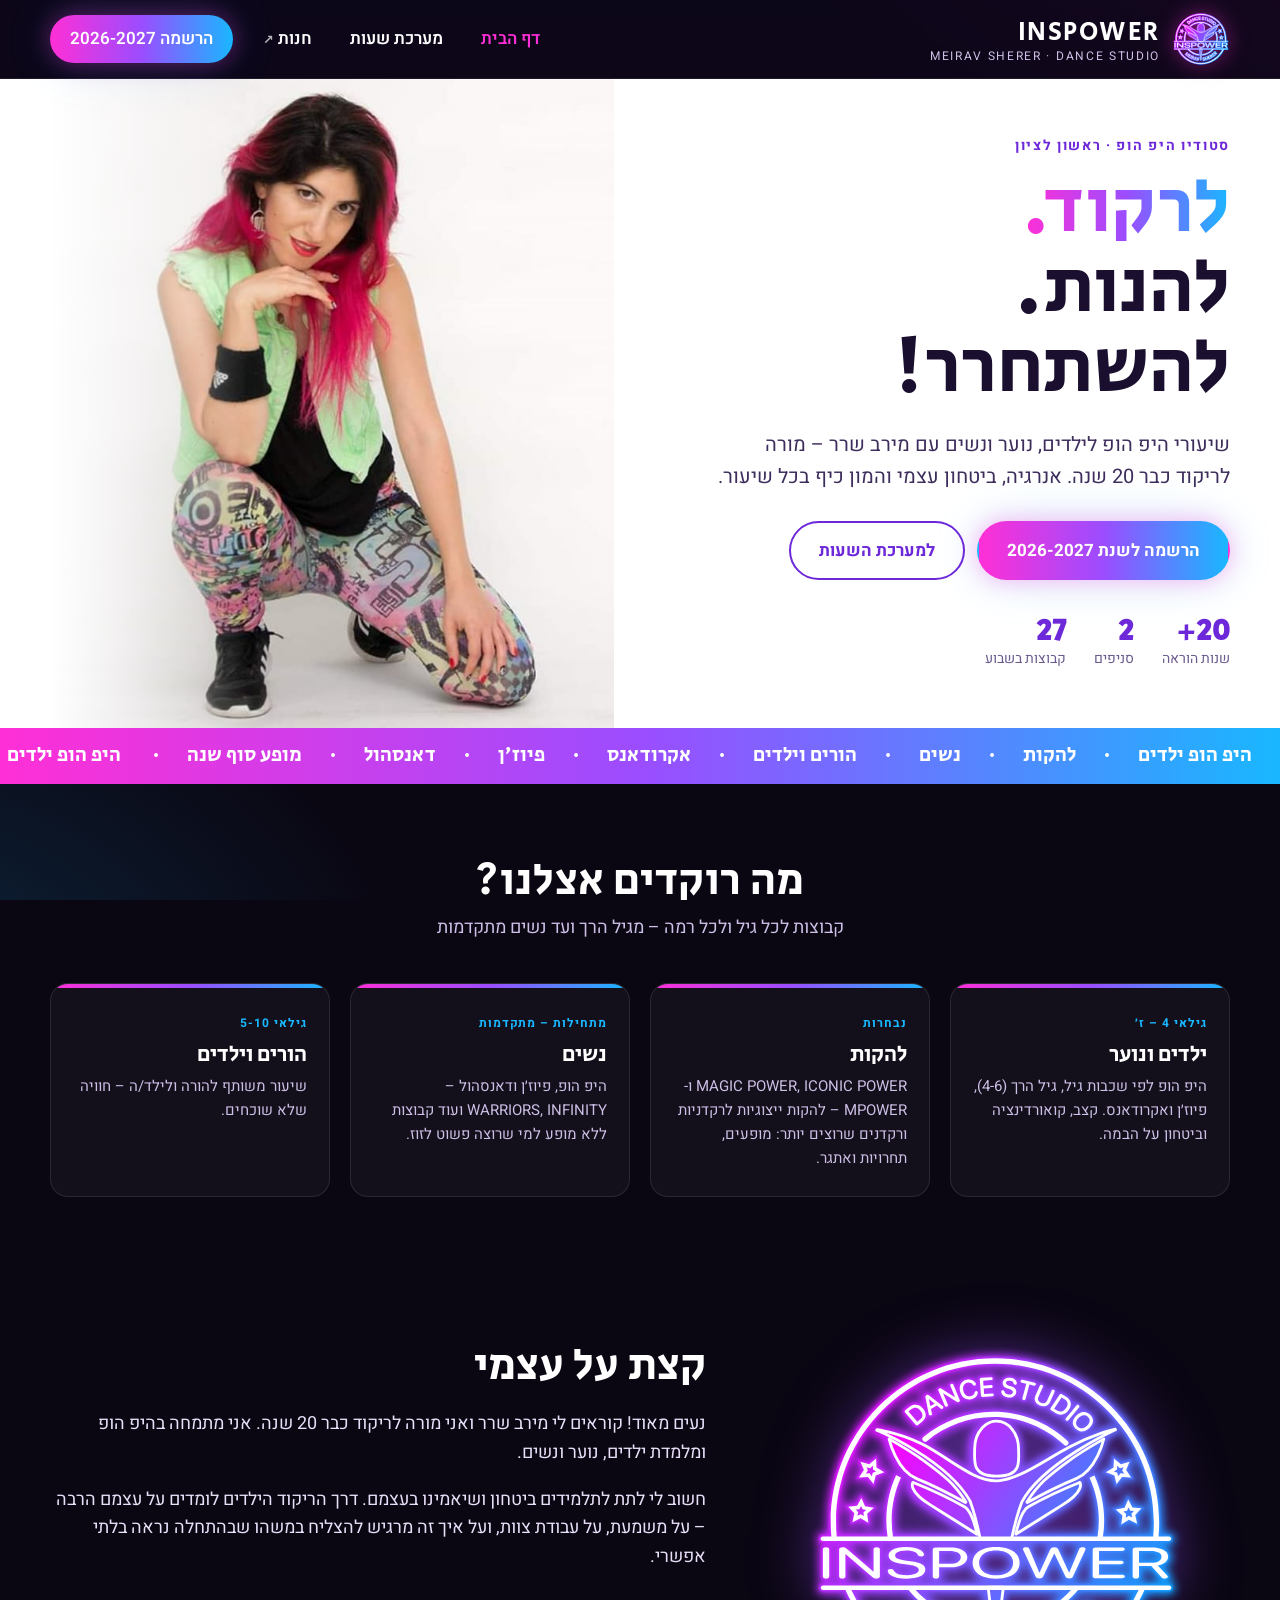
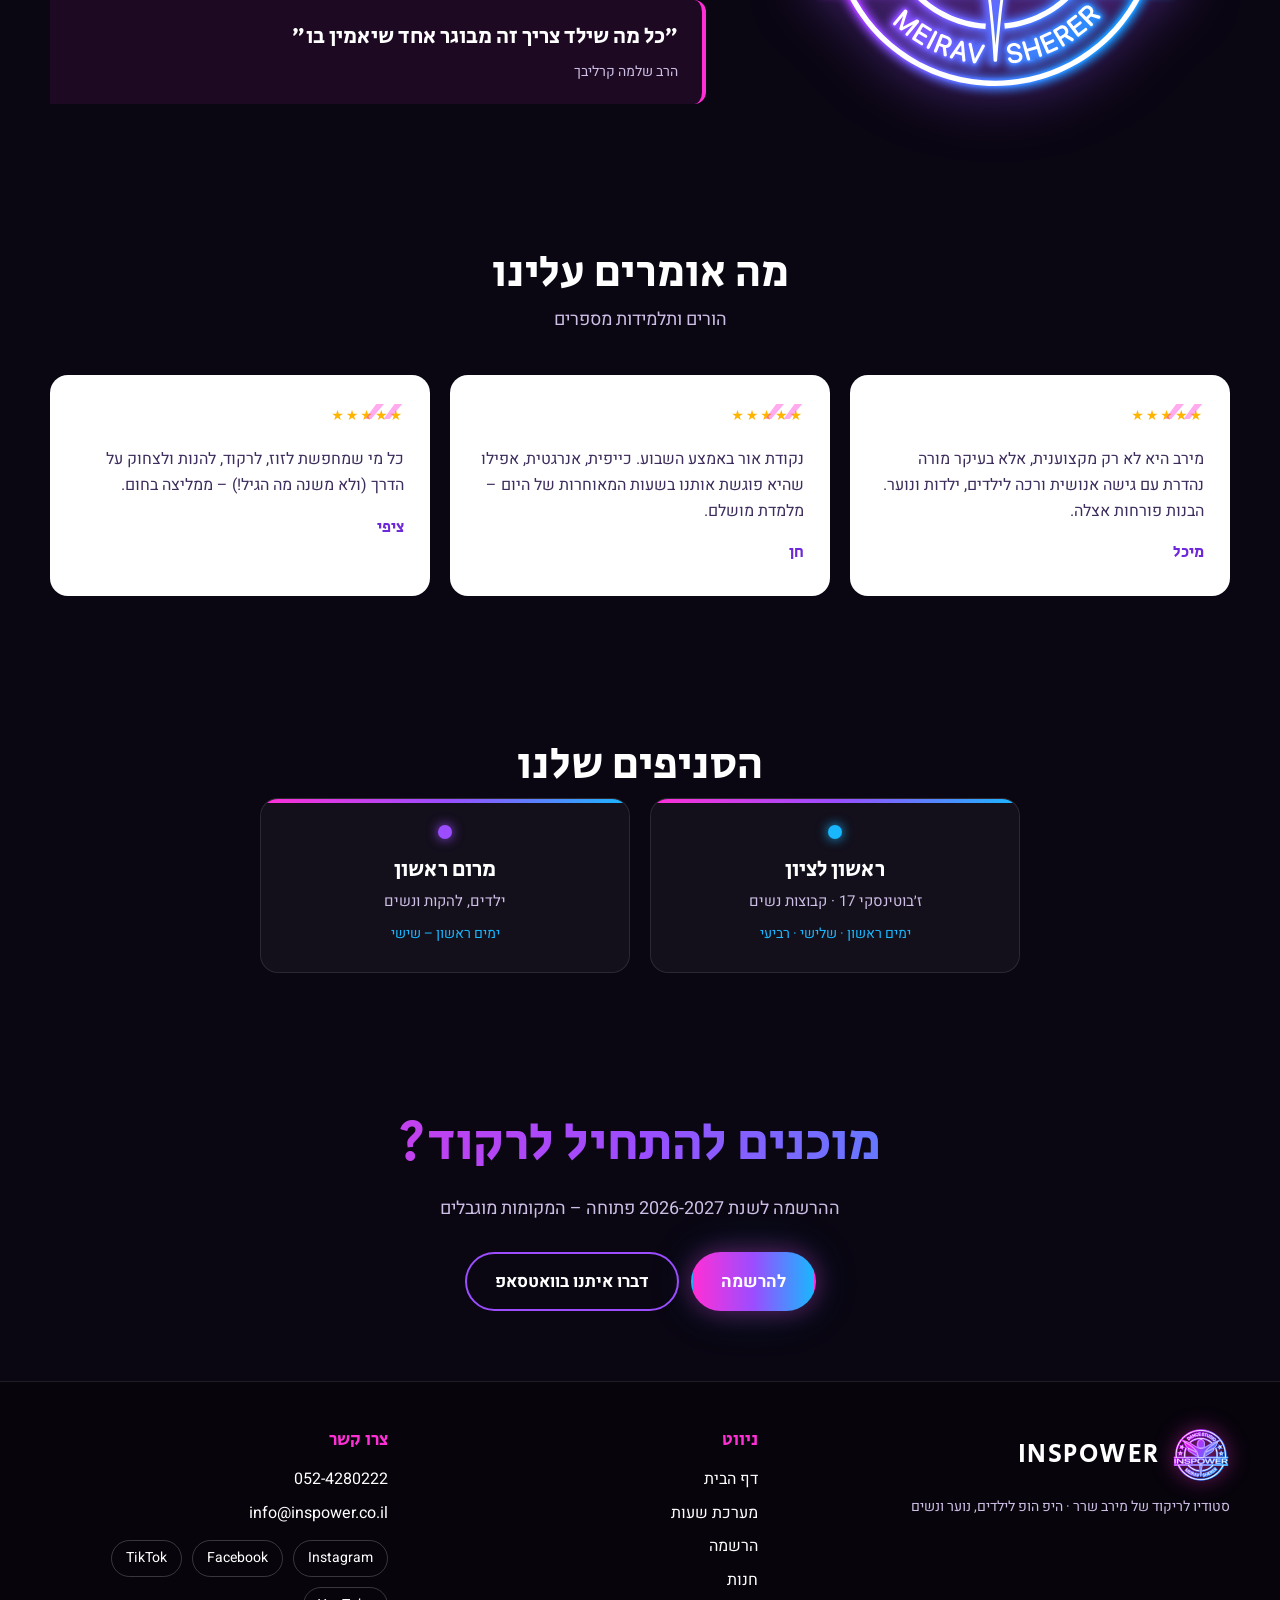
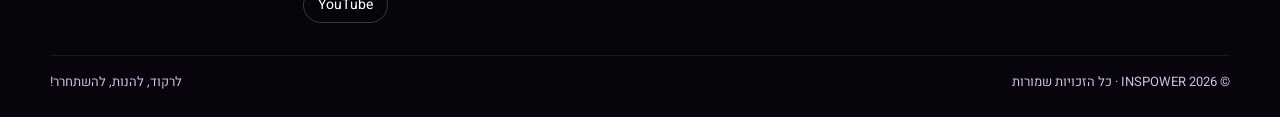
==== index.html @ 277eed53 "Add INSPOWER static site: homepage, schedule, 404 page Hebrew RTL static site replacing inspower.co." ====
<!doctype html>
<html lang="he" dir="rtl">
<head>
  <meta charset="utf-8">
  <meta name="viewport" content="width=device-width, initial-scale=1">
  <title>INSPOWER – סטודיו לריקוד | מירב שרר</title>
  <meta name="description" content="INSPOWER – סטודיו היפ הופ של מירב שרר. שיעורים לילדים, נוער ונשים בראשון לציון. לרקוד, להנות, להשתחרר!">
  <meta name="keywords" content="היפ הופ, חוג ריקוד, סטודיו לריקוד, ראשון לציון, שיעורי ריקוד לילדים, היפ הופ נשים, מירב שרר, INSPOWER">
  <meta name="author" content="INSPOWER – מירב שרר">
  <meta name="robots" content="index, follow">
  <meta name="theme-color" content="#0a0612">
  <link rel="canonical" href="https://inspower.co.il/">
  <meta property="og:type" content="website">
  <meta property="og:site_name" content="INSPOWER">
  <meta property="og:locale" content="he_IL">
  <meta property="og:title" content="INSPOWER – סטודיו לריקוד | מירב שרר">
  <meta property="og:description" content="INSPOWER – סטודיו היפ הופ של מירב שרר. שיעורים לילדים, נוער ונשים בראשון לציון. לרקוד, להנות, להשתחרר!">
  <meta property="og:url" content="https://inspower.co.il/">
  <meta property="og:image" content="https://inspower.co.il/assets/hero.jpg">
  <meta property="og:image:width" content="1440">
  <meta property="og:image:height" content="819">
  <meta name="twitter:card" content="summary_large_image">
  <meta name="twitter:title" content="INSPOWER – סטודיו לריקוד | מירב שרר">
  <meta name="twitter:description" content="INSPOWER – סטודיו היפ הופ של מירב שרר. שיעורים לילדים, נוער ונשים בראשון לציון. לרקוד, להנות, להשתחרר!">
  <meta name="twitter:image" content="https://inspower.co.il/assets/hero.jpg">
  <script type="application/ld+json">
  {
    "@context": "https://schema.org",
    "@type": "DanceSchool",
    "name": "INSPOWER",
    "alternateName": "INSPOWER – מירב שרר",
    "url": "https://inspower.co.il/",
    "logo": "https://inspower.co.il/assets/logo.svg",
    "image": "https://inspower.co.il/assets/hero.jpg",
    "description": "INSPOWER – סטודיו היפ הופ של מירב שרר. שיעורים לילדים, נוער ונשים בראשון לציון. לרקוד, להנות, להשתחרר!",
    "telephone": "+972-52-4280222",
    "email": "info@inspower.co.il",
    "founder": { "@type": "Person", "name": "מירב שרר" },
    "address": {
      "@type": "PostalAddress",
      "streetAddress": "ז'בוטינסקי 17",
      "addressLocality": "ראשון לציון",
      "addressCountry": "IL"
    },
    "sameAs": [
      "https://www.instagram.com/meiravsherer",
      "https://www.facebook.com/meirav.dance",
      "https://www.tiktok.com/@meiravsherer",
      "https://www.youtube.com/user/meiravable"
    ]
  }
  </script>
  <link rel="icon" href="assets/logo.svg" type="image/svg+xml">
  <link rel="preconnect" href="https://fonts.googleapis.com">
  <link rel="preconnect" href="https://fonts.gstatic.com" crossorigin>
  <link href="https://fonts.googleapis.com/css2?family=Heebo:wght@400;600;700&family=Secular+One&display=swap" rel="stylesheet">
  <link rel="stylesheet" href="css/style.css">
</head>
<body>

<header class="header">
  <div class="container header__inner">
    <a class="brand" href="index.html">
      <img class="brand__logo" src="assets/logo.svg" alt="INSPOWER">
      <span class="brand__text">INSPOWER<span class="brand__sub">MEIRAV SHERER · DANCE STUDIO</span></span>
    </a>
    <button class="nav-toggle" aria-label="תפריט" aria-expanded="false">☰</button>
    <nav class="nav">
      <a href="index.html" class="is-active">דף הבית</a>
      <a href="schedule.html">מערכת שעות</a>
      <a href="https://inspower.co.il/conf/" class="ext" target="_blank" rel="noopener">חנות</a>
      <a href="https://inspower.co.il/sign/" class="nav__cta" target="_blank" rel="noopener">הרשמה 2026-2027</a>
    </nav>
  </div>
</header>

<section class="hero">
  <div class="container hero__inner">
    <div class="hero__content">
      <div class="hero__kicker">סטודיו היפ הופ · ראשון לציון</div>
      <h1 class="hero__title"><span class="grad-text">לרקוד.</span><br>להנות.<br>להשתחרר!</h1>
      <p class="hero__text">
        שיעורי היפ הופ לילדים, נוער ונשים עם מירב שרר – מורה לריקוד כבר 20 שנה.
        אנרגיה, ביטחון עצמי והמון כיף בכל שיעור.
      </p>
      <div class="hero__actions">
        <a class="btn btn--primary" href="https://inspower.co.il/sign/" target="_blank" rel="noopener">הרשמה לשנת 2026-2027</a>
        <a class="btn btn--dark-ghost" href="schedule.html">למערכת השעות</a>
      </div>
      <div class="hero__stats">
        <div class="stat"><b>20+</b><span>שנות הוראה</span></div>
        <div class="stat"><b>2</b><span>סניפים</span></div>
        <div class="stat"><b>27</b><span>קבוצות בשבוע</span></div>
      </div>
    </div>
    <div class="hero__img-wrap">
      <img class="hero__img" src="assets/hero.jpg" alt="מירב שרר">
    </div>
  </div>
</section>

<div class="strip" aria-hidden="true">
  <div class="strip__track">
    <span>היפ הופ ילדים</span>·<span>להקות</span>·<span>נשים</span>·<span>הורים וילדים</span>·<span>אקרודאנס</span>·<span>פיוז׳ן</span>·<span>דאנסהול</span>·<span>מופע סוף שנה</span>·
    <span>היפ הופ ילדים</span>·<span>להקות</span>·<span>נשים</span>·<span>הורים וילדים</span>·<span>אקרודאנס</span>·<span>פיוז׳ן</span>·<span>דאנסהול</span>·<span>מופע סוף שנה</span>·
  </div>
</div>

<section class="section" id="classes">
  <div class="container">
    <h2 class="section__title">מה רוקדים אצלנו?</h2>
    <p class="section__sub">קבוצות לכל גיל ולכל רמה – מגיל הרך ועד נשים מתקדמות</p>
    <div class="grid grid--4">
      <article class="card"><span class="tag">גילאי 4 – ז׳</span><h3>ילדים ונוער</h3><p>היפ הופ לפי שכבות גיל, גיל הרך (4-6), פיוז׳ן ואקרודאנס. קצב, קואורדינציה וביטחון על הבמה.</p></article>
      <article class="card"><span class="tag">נבחרות</span><h3>להקות</h3><p>MAGIC POWER, ICONIC POWER ו-MPOWER – להקות ייצוגיות לרקדניות ורקדנים שרוצים יותר: מופעים, תחרויות ואתגר.</p></article>
      <article class="card"><span class="tag">מתחילות – מתקדמות</span><h3>נשים</h3><p>היפ הופ, פיוז׳ן ודאנסהול – WARRIORS, INFINITY ועוד קבוצות ללא מופע למי שרוצה פשוט לזוז.</p></article>
      <article class="card"><span class="tag">גילאי 5-10</span><h3>הורים וילדים</h3><p>שיעור משותף להורה ולילד/ה – חוויה שלא שוכחים.</p></article>
    </div>
  </div>
</section>

<section class="section" id="about">
  <div class="container about">
    <img class="about__logo" src="assets/logo.svg" alt="INSPOWER – Meirav Sherer Dance Studio">
    <div class="about__text">
      <h2 class="section__title" style="text-align:start">קצת על עצמי</h2>
      <p>נעים מאוד! קוראים לי מירב שרר ואני מורה לריקוד כבר 20 שנה. אני מתמחה בהיפ הופ ומלמדת ילדים, נוער ונשים.</p>
      <p>חשוב לי לתת לתלמידים ביטחון ושיאמינו בעצמם. דרך הריקוד הילדים לומדים על עצמם הרבה – על משמעת, על עבודת צוות, ועל איך זה מרגיש להצליח במשהו שבהתחלה נראה בלתי אפשרי.</p>
      <blockquote class="quote">״כל מה שילד צריך זה מבוגר אחד שיאמין בו״<small>הרב שלמה קרליבך</small></blockquote>
    </div>
  </div>
</section>

<section class="section" id="testimonials">
  <div class="container">
    <h2 class="section__title">מה אומרים עלינו</h2>
    <p class="section__sub">הורים ותלמידות מספרים</p>
    <div class="grid grid--3">
      <article class="testi"><div class="stars">★★★★★</div><p>מירב היא לא רק מקצוענית, אלא בעיקר מורה נהדרת עם גישה אנושית ורכה לילדים, ילדות ונוער. הבנות פורחות אצלה.</p><b>מיכל</b></article>
      <article class="testi"><div class="stars">★★★★★</div><p>נקודת אור באמצע השבוע. כייפית, אנרגטית, אפילו שהיא פוגשת אותנו בשעות המאוחרות של היום – מלמדת מושלם.</p><b>חן</b></article>
      <article class="testi"><div class="stars">★★★★★</div><p>כל מי שמחפשת לזוז, לרקוד, להנות ולצחוק על הדרך (ולא משנה מה הגיל!) – ממליצה בחום.</p><b>ציפי</b></article>
    </div>
  </div>
</section>

<section class="section" id="branches">
  <div class="container">
    <h2 class="section__title">הסניפים שלנו</h2>
    <div class="grid grid--2">
      <article class="card branch" data-branch="rishon"><i class="branch__dot" style="color:var(--bc);background:var(--bc)"></i><h3>ראשון לציון</h3><p>ז׳בוטינסקי 17 · קבוצות נשים</p><div class="branch__days">ימים ראשון · שלישי · רביעי</div></article>
      <article class="card branch" data-branch="marom"><i class="branch__dot" style="color:var(--bc);background:var(--bc)"></i><h3>מרום ראשון</h3><p>ילדים, להקות ונשים</p><div class="branch__days">ימים ראשון – שישי</div></article>
    </div>
  </div>
</section>

<section class="cta-band">
  <div class="container">
    <h2 class="grad-text">מוכנים להתחיל לרקוד?</h2>
    <p>ההרשמה לשנת 2026-2027 פתוחה – המקומות מוגבלים</p>
    <a class="btn btn--primary" href="https://inspower.co.il/sign/" target="_blank" rel="noopener">להרשמה</a>
    &nbsp;
    <a class="btn btn--ghost" href="https://api.whatsapp.com/send?phone=%2B972524280222" target="_blank" rel="noopener">דברו איתנו בוואטסאפ</a>
  </div>
</section>

<footer class="footer">
  <div class="container">
    <div class="footer__grid">
      <div>
        <div class="brand" style="margin-bottom:12px"><img class="brand__logo" src="assets/logo.svg" alt=""><span class="brand__text">INSPOWER</span></div>
        <p style="color:var(--muted);margin:0;font-size:14px">סטודיו לריקוד של מירב שרר · היפ הופ לילדים, נוער ונשים</p>
      </div>
      <div>
        <h4>ניווט</h4>
        <ul>
          <li><a href="index.html">דף הבית</a></li>
          <li><a href="schedule.html">מערכת שעות</a></li>
          <li><a href="https://inspower.co.il/sign/" target="_blank" rel="noopener">הרשמה</a></li>
          <li><a href="https://inspower.co.il/conf/" target="_blank" rel="noopener">חנות</a></li>
        </ul>
      </div>
      <div>
        <h4>צרו קשר</h4>
        <ul>
          <li><a href="tel:0524280222">052-4280222</a></li>
          <li><a href="mailto:info@inspower.co.il">info@inspower.co.il</a></li>
        </ul>
        <div class="socials" style="margin-top:14px">
          <a href="https://www.instagram.com/meiravsherer" target="_blank" rel="noopener">Instagram</a>
          <a href="https://www.facebook.com/meirav.dance" target="_blank" rel="noopener">Facebook</a>
          <a href="https://www.tiktok.com/@meiravsherer" target="_blank" rel="noopener">TikTok</a>
          <a href="https://www.youtube.com/user/meiravable" target="_blank" rel="noopener">YouTube</a>
        </div>
      </div>
    </div>
    <div class="footer__bottom"><span>© 2026 INSPOWER · כל הזכויות שמורות</span><span>לרקוד, להנות, להשתחרר!</span></div>
  </div>
</footer>

<script src="js/main.js"></script>
</body>
</html>
---- css/style.css ----
/* ===== INSPOWER – base ===== */
:root {
  --bg: #0a0612;
  --bg-2: #1b0b33;
  --bg-3: #2a0f4a;
  --ink: #1a0f2e;
  --white: #ffffff;
  --muted: #cdbfe6;
  --purple: #9b4dff;
  --purple-deep: #6d28d9;
  --magenta: #ff2fd6;
  --cyan: #19b7ff;
  --grad: linear-gradient(90deg, var(--magenta), var(--purple), var(--cyan));
  --radius: 18px;
  --shadow-neon: 0 0 24px rgba(255, 47, 214, .35), 0 0 48px rgba(25, 183, 255, .18);
  --font-body: "Heebo", system-ui, -apple-system, "Segoe UI", Arial, sans-serif;
  --font-display: "Secular One", "Heebo", system-ui, sans-serif;
  --max: 1180px;
}

* { box-sizing: border-box; }
html { scroll-behavior: smooth; }
body {
  margin: 0;
  font-family: var(--font-body);
  color: var(--white);
  background: var(--bg);
  background-image:
    radial-gradient(1000px 600px at 110% -10%, rgba(255, 47, 214, .22), transparent 60%),
    radial-gradient(900px 600px at -10% 110%, rgba(25, 183, 255, .18), transparent 60%),
    linear-gradient(180deg, var(--bg-2), var(--bg) 40%);
  background-attachment: fixed;
  line-height: 1.6;
}
a { color: inherit; text-decoration: none; }
img { max-width: 100%; display: block; }
.container { width: min(var(--max), 100% - 32px); margin-inline: auto; }
h1, h2, h3 { font-family: var(--font-display); font-weight: 400; line-height: 1.15; margin: 0 0 .4em; }
.grad-text {
  background: var(--grad);
  -webkit-background-clip: text; background-clip: text; color: transparent;
}
.section { padding: 72px 0; }
.section__title { font-size: clamp(30px, 4vw, 44px); text-align: center; margin-bottom: 8px; }
.section__sub { text-align: center; color: var(--muted); margin: 0 auto 40px; max-width: 640px; font-size: 18px; }

/* ===== Buttons ===== */
.btn {
  display: inline-flex; align-items: center; justify-content: center; gap: 8px;
  padding: 14px 28px; border-radius: 999px; font-weight: 700; font-size: 17px;
  border: 2px solid transparent; transition: transform .15s, box-shadow .15s, background .15s;
  white-space: nowrap;
}
.btn:hover { transform: translateY(-2px); }
.btn--primary { background: var(--grad); color: #fff; box-shadow: var(--shadow-neon); }
.btn--ghost { border-color: var(--purple); color: var(--white); }
.btn--ghost:hover { background: rgba(155, 77, 255, .18); }
.btn--dark-ghost { border-color: var(--purple-deep); color: var(--purple-deep); }
.btn--dark-ghost:hover { background: rgba(109, 40, 217, .08); }

/* ===== Header ===== */
.header {
  position: sticky; top: 0; z-index: 50;
  background: rgba(10, 6, 18, .78);
  backdrop-filter: blur(14px); -webkit-backdrop-filter: blur(14px);
  border-bottom: 1px solid rgba(255, 255, 255, .08);
}
.header__inner { display: flex; align-items: center; justify-content: space-between; height: 78px; gap: 24px; }
.brand { display: flex; align-items: center; gap: 12px; }
.brand__logo { width: 58px; height: 58px; filter: drop-shadow(0 0 10px rgba(255, 47, 214, .5)); }
.brand__text { font-family: var(--font-display); font-size: 26px; letter-spacing: .06em; }
.brand__sub { display: block; font-family: var(--font-body); font-size: 12px; color: var(--muted); letter-spacing: .14em; margin-top: -6px; }
.nav { display: flex; align-items: center; gap: 6px; }
.nav a { padding: 10px 16px; border-radius: 999px; font-weight: 600; font-size: 17px; transition: background .15s; }
.nav a:hover { background: rgba(255, 255, 255, .08); }
.nav a.is-active { color: var(--magenta); }
.nav a.nav__cta { background: var(--grad); color: #fff; padding: 10px 20px; margin-inline-start: 8px; box-shadow: var(--shadow-neon); }
.nav .ext::after { content: "↗"; font-size: .75em; margin-inline-start: 4px; opacity: .7; }
.nav-toggle { display: none; background: none; border: 0; color: #fff; font-size: 28px; cursor: pointer; padding: 6px 10px; }

/* ===== Hero ===== */
.hero { background: #fff; color: var(--ink); position: relative; overflow: hidden; }
.hero__inner {
  display: grid; grid-template-columns: 1.05fr 1fr; align-items: center; min-height: 560px; gap: 24px;
}
.hero__content { padding: 56px 0; position: relative; z-index: 2; }
.hero__kicker { font-weight: 700; letter-spacing: .12em; color: var(--purple-deep); font-size: 14px; margin-bottom: 12px; }
.hero__title { font-size: clamp(42px, 6vw, 76px); line-height: 1.05; margin-bottom: 16px; }
.hero__text { font-size: 20px; max-width: 520px; color: #3d2d5c; margin-bottom: 28px; }
.hero__actions { display: flex; flex-wrap: wrap; gap: 12px; }
.hero__img { height: 100%; min-height: 560px; object-fit: cover; object-position: left center; }
.hero__img-wrap { position: relative; height: 100%; }
.hero__img-wrap::after {
  content: ""; position: absolute; inset: 0;
  background: linear-gradient(90deg, #fff 0%, rgba(255,255,255,0) 35%);
}
.hero__stats { display: flex; gap: 28px; margin-top: 36px; flex-wrap: wrap; }
.stat b { display: block; font-family: var(--font-display); font-size: 30px; color: var(--purple-deep); line-height: 1; }
.stat span { font-size: 14px; color: #6b5a8e; }

/* ===== Marquee strip ===== */
.strip { background: var(--grad); color: #fff; font-family: var(--font-display); font-size: 20px; padding: 12px 0; overflow: hidden; white-space: nowrap; }
.strip__track { display: inline-block; animation: strip 28s linear infinite; }
.strip__track span { margin-inline: 28px; }
@keyframes strip { from { transform: translateX(0); } to { transform: translateX(50%); } }

/* ===== Cards ===== */
.grid { display: grid; gap: 20px; }
.grid--2 { grid-template-columns: repeat(2, 1fr); max-width: 760px; margin-inline: auto; }
.grid--3 { grid-template-columns: repeat(3, 1fr); }
.grid--4 { grid-template-columns: repeat(4, 1fr); }
.card {
  background: rgba(255, 255, 255, .04);
  border: 1px solid rgba(255, 255, 255, .1);
  border-radius: var(--radius); padding: 26px 22px;
  position: relative; overflow: hidden;
  transition: transform .2s, border-color .2s;
}
.card:hover { transform: translateY(-4px); border-color: rgba(255, 47, 214, .5); }
.card::before { content: ""; position: absolute; inset-inline: 0; top: 0; height: 4px; background: var(--grad); }
.card h3 { font-size: 22px; margin-bottom: 6px; }
.card p { margin: 0; color: var(--muted); font-size: 15px; }
.card .tag { display: inline-block; font-size: 12px; font-weight: 700; letter-spacing: .08em; color: var(--cyan); margin-bottom: 10px; }

/* ===== About ===== */
.about { display: grid; grid-template-columns: 1fr 1.4fr; gap: 56px; align-items: center; }
.about__logo { width: 100%; max-width: 380px; margin-inline: auto; filter: drop-shadow(0 0 30px rgba(155, 77, 255, .55)); }
.about__text p { font-size: 18px; color: #e8dff8; }
.quote {
  margin: 28px 0 0; padding: 20px 24px; border-inline-start: 4px solid var(--magenta);
  background: rgba(255, 47, 214, .08); border-radius: 0 12px 12px 0; font-family: var(--font-display); font-size: 22px;
}
.quote small { display: block; font-family: var(--font-body); font-size: 14px; color: var(--muted); margin-top: 6px; }

/* ===== Testimonials ===== */
.testi { background: #fff; color: var(--ink); border-radius: var(--radius); padding: 30px 26px; position: relative; }
.testi::before { content: "״"; position: absolute; top: 6px; inset-inline-start: 20px; font-size: 80px; line-height: 1; color: var(--magenta); opacity: .4; font-family: serif; }
.testi p { margin: 20px 0 16px; font-size: 16px; color: #3d2d5c; }
.testi b { font-family: var(--font-display); font-weight: 400; color: var(--purple-deep); }
.stars { color: #ffb400; letter-spacing: 2px; font-size: 14px; }

/* ===== Branches ===== */
.branch { text-align: center; }
.branch__dot { width: 14px; height: 14px; border-radius: 50%; display: inline-block; margin-bottom: 10px; box-shadow: 0 0 12px currentColor; }
.branch__days { margin-top: 10px; font-size: 14px; color: var(--cyan); }

/* ===== CTA band ===== */
.cta-band { text-align: center; padding: 70px 0; }
.cta-band h2 { font-size: clamp(30px, 4.5vw, 52px); }
.cta-band p { color: var(--muted); font-size: 18px; margin-bottom: 28px; }

/* ===== Footer ===== */
.footer { border-top: 1px solid rgba(255, 255, 255, .1); padding: 44px 0 24px; background: rgba(0, 0, 0, .35); }
.footer__grid { display: grid; grid-template-columns: 1.3fr 1fr 1fr; gap: 32px; }
.footer h4 { font-family: var(--font-display); font-weight: 400; font-size: 18px; margin: 0 0 12px; color: var(--magenta); }
.footer ul { list-style: none; margin: 0; padding: 0; display: grid; gap: 8px; }
.footer a:hover { color: var(--cyan); }
.footer__bottom { margin-top: 32px; padding-top: 16px; border-top: 1px solid rgba(255, 255, 255, .08); font-size: 13px; color: var(--muted); display: flex; justify-content: space-between; flex-wrap: wrap; gap: 8px; }
.socials { display: flex; gap: 10px; flex-wrap: wrap; }
.socials a { border: 1px solid rgba(255,255,255,.2); border-radius: 999px; padding: 6px 14px; font-size: 14px; }
.socials a:hover { border-color: var(--magenta); }

/* ===== Schedule page ===== */
.page-head { padding: 56px 0 24px; text-align: center; }
.page-head h1 { font-size: clamp(34px, 5vw, 56px); }
.page-head .season { display: inline-block; background: var(--grad); padding: 4px 18px; border-radius: 999px; font-weight: 700; font-size: 15px; letter-spacing: .08em; }
.filters { display: flex; flex-wrap: wrap; justify-content: center; gap: 10px; margin: 24px 0 10px; }
.chip {
  border: 1px solid rgba(255, 255, 255, .22); background: rgba(255, 255, 255, .04); color: #fff;
  padding: 8px 18px; border-radius: 999px; font: inherit; font-weight: 600; font-size: 15px; cursor: pointer; transition: all .15s;
}
.chip:hover { border-color: var(--purple); }
.chip.is-on { background: var(--purple); border-color: var(--purple); box-shadow: 0 0 16px rgba(155, 77, 255, .5); }
.legend { display: flex; justify-content: center; gap: 18px; flex-wrap: wrap; font-size: 14px; color: var(--muted); margin-bottom: 28px; }
.legend i { width: 12px; height: 12px; border-radius: 50%; display: inline-block; margin-inline-end: 6px; vertical-align: -1px; }

/* colors per branch */
[data-branch="rishon"] { --bc: var(--cyan); }
[data-branch="marom"]  { --bc: var(--purple); }

.sched {
  display: grid; gap: 8px;
  grid-template-columns: 64px repeat(var(--days, 5), minmax(0, 1fr));
  margin-bottom: 20px;
}
.sched__day {
  background: var(--purple); color: #fff; font-family: var(--font-display); font-size: 20px;
  text-align: center; padding: 10px; border-radius: 14px; box-shadow: 0 0 18px rgba(155, 77, 255, .45);
  position: sticky; top: 86px; z-index: 2;
}
.sched__corner { }
.sched__time {
  display: flex; align-items: flex-start; justify-content: center; padding-top: 14px;
  font-family: var(--font-display); font-size: 17px; color: var(--muted);
}
.sched__cell { display: grid; gap: 8px; align-content: start; min-height: 20px; border-radius: 14px; background: rgba(255, 255, 255, .025); }
.sched__cell:empty { background: repeating-linear-gradient(45deg, rgba(255,255,255,.02) 0 6px, transparent 6px 12px); }

.cls {
  background: #fff; color: var(--ink); border-radius: 14px; padding: 12px 14px;
  border-inline-start: 5px solid var(--bc); box-shadow: 0 6px 20px rgba(0, 0, 0, .25);
  transition: transform .15s, box-shadow .15s;
}
.cls:hover { transform: translateY(-2px); box-shadow: 0 10px 26px rgba(0,0,0,.35), 0 0 16px color-mix(in srgb, var(--bc) 50%, transparent); }
.cls__time { font-family: var(--font-display); color: var(--purple-deep); font-size: 20px; line-height: 1; margin-bottom: 4px; }
.cls__title { font-weight: 700; font-size: 15px; line-height: 1.25; }
.cls__sub { font-size: 12.5px; color: #5b4a7c; margin-top: 3px; line-height: 1.35; }
.cls__branch { display: inline-block; margin-top: 8px; font-size: 12px; font-weight: 700; color: var(--bc); }
.cls__branch::before { content: "●"; margin-inline-end: 5px; }

.sched-list { display: none; }
.sched-list__day { margin-bottom: 26px; }
.sched-list__day h3 { font-size: 24px; background: var(--purple); display: inline-block; padding: 4px 18px; border-radius: 12px; margin-bottom: 12px; }
.sched-list__cards { display: grid; gap: 10px; }
.sched-list .cls { display: grid; grid-template-columns: 68px 1fr auto; gap: 12px; align-items: center; }
.sched-list .cls__time { margin: 0; }
.sched-list .cls__branch { margin: 0; }

.notes { color: var(--muted); font-size: 14px; display: grid; gap: 4px; margin: 10px 0 40px; }
.empty { text-align: center; color: var(--muted); padding: 40px; }

/* ===== Error page ===== */
.error { text-align: center; padding: 80px 0 100px; min-height: 60vh; }
.error__code { font-family: var(--font-display); font-size: clamp(96px, 20vw, 200px); line-height: 1; filter: drop-shadow(0 0 30px rgba(155, 77, 255, .45)); }
.error h1 { font-size: clamp(28px, 4vw, 44px); margin-top: 8px; }
.error p { color: var(--muted); font-size: 18px; max-width: 520px; margin: 0 auto 28px; }

/* ===== Responsive ===== */
@media (max-width: 1000px) {
  .grid--4 { grid-template-columns: repeat(2, 1fr); }
  .about { grid-template-columns: 1fr; gap: 24px; }
  .about__logo { max-width: 240px; }
  .sched { grid-template-columns: 52px repeat(var(--days, 5), minmax(0, 1fr)); gap: 6px; }
  .cls { padding: 10px; }
  .cls__title { font-size: 14px; }
}
@media (max-width: 760px) {
  .nav { display: none; position: absolute; inset-inline: 0; top: 78px; flex-direction: column; align-items: stretch; padding: 12px 16px 20px; background: rgba(10, 6, 18, .97); border-bottom: 1px solid rgba(255,255,255,.1); }
  .nav.is-open { display: flex; }
  .nav a { text-align: center; }
  .nav a.nav__cta { margin: 8px 0 0; }
  .nav-toggle { display: block; }
  .brand__sub { display: none; }
  .brand__logo { width: 46px; height: 46px; }
  .hero__inner { grid-template-columns: 1fr; min-height: 0; }
  .hero__content { padding: 36px 0 24px; order: 2; }
  .hero__img-wrap { order: 1; margin-inline: -16px; }
  .hero__img { min-height: 0; height: 62vw; object-position: left top; }
  .hero__img-wrap::after { background: linear-gradient(180deg, transparent 60%, #fff 100%); }
  .grid--2, .grid--3, .grid--4 { grid-template-columns: 1fr; }
  .footer__grid { grid-template-columns: 1fr; }
  .section { padding: 48px 0; }
  .sched { display: none; }
  .sched-list { display: block; }
}
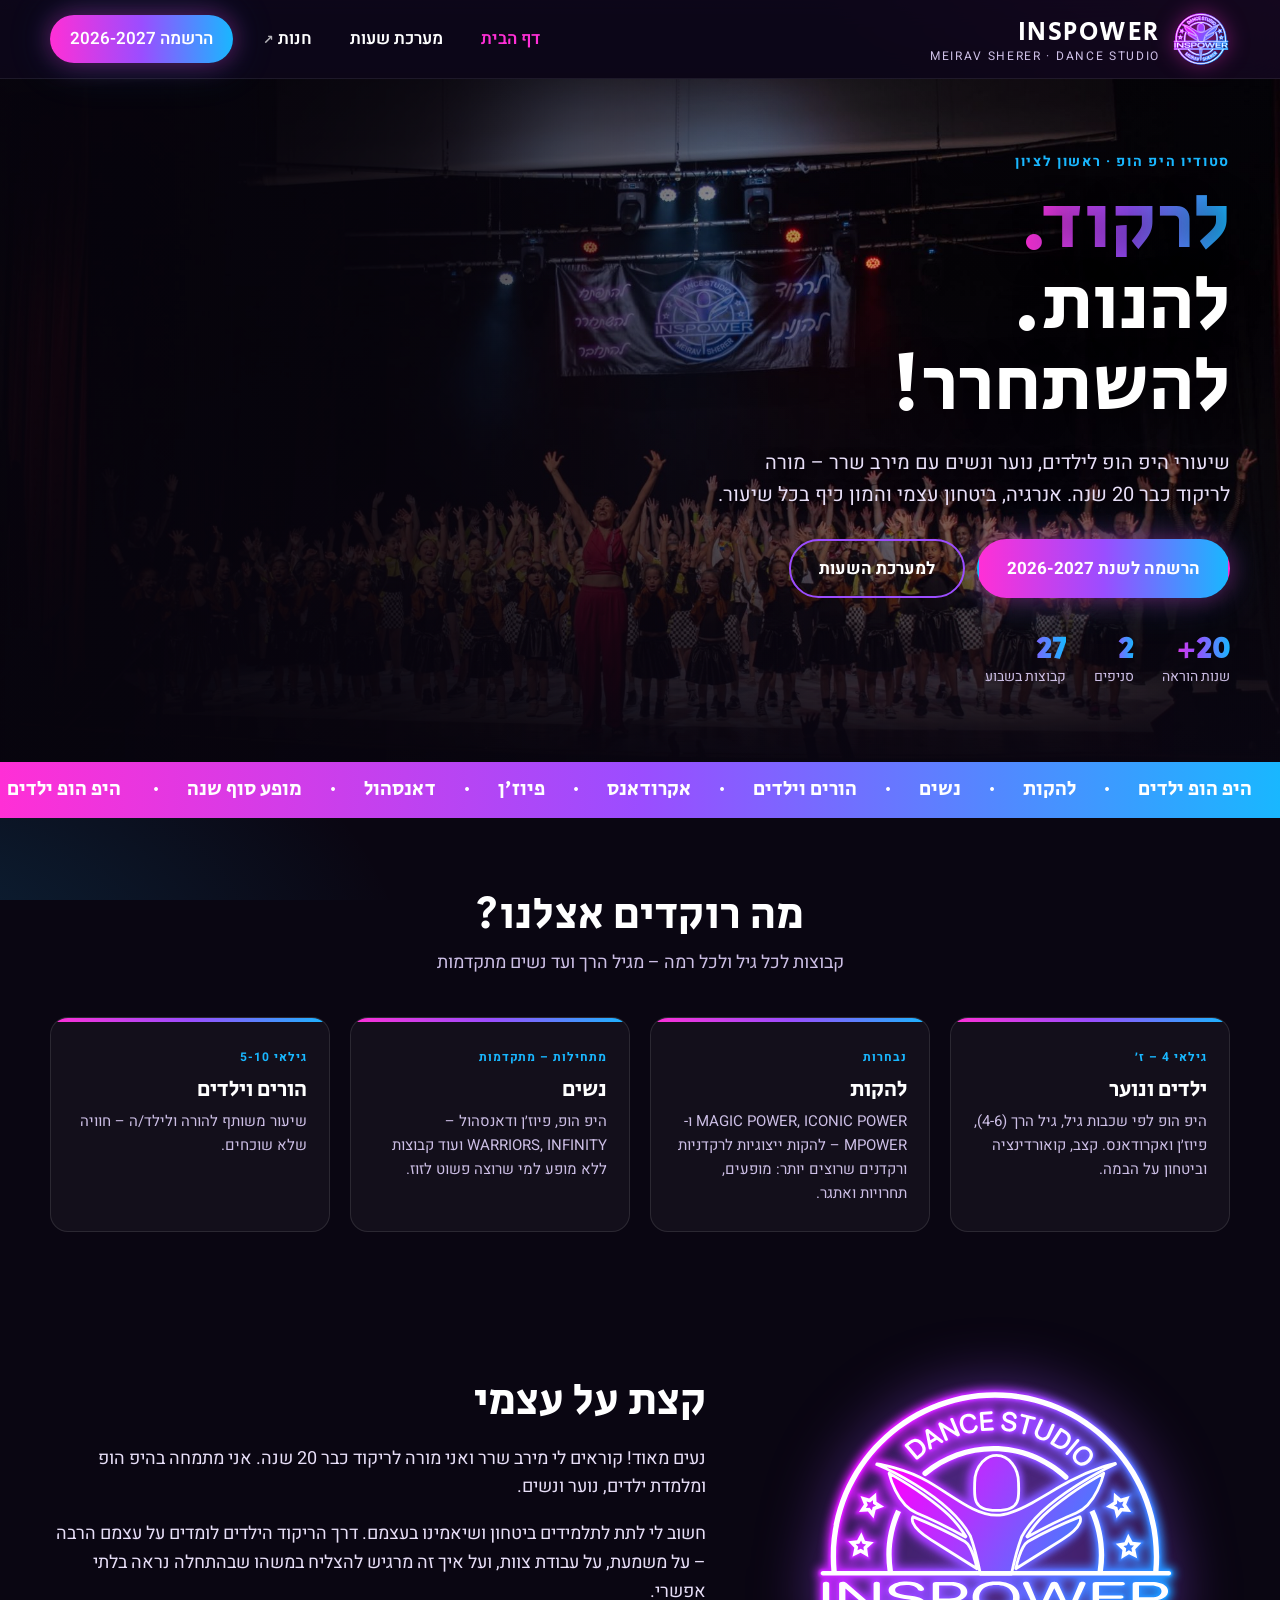
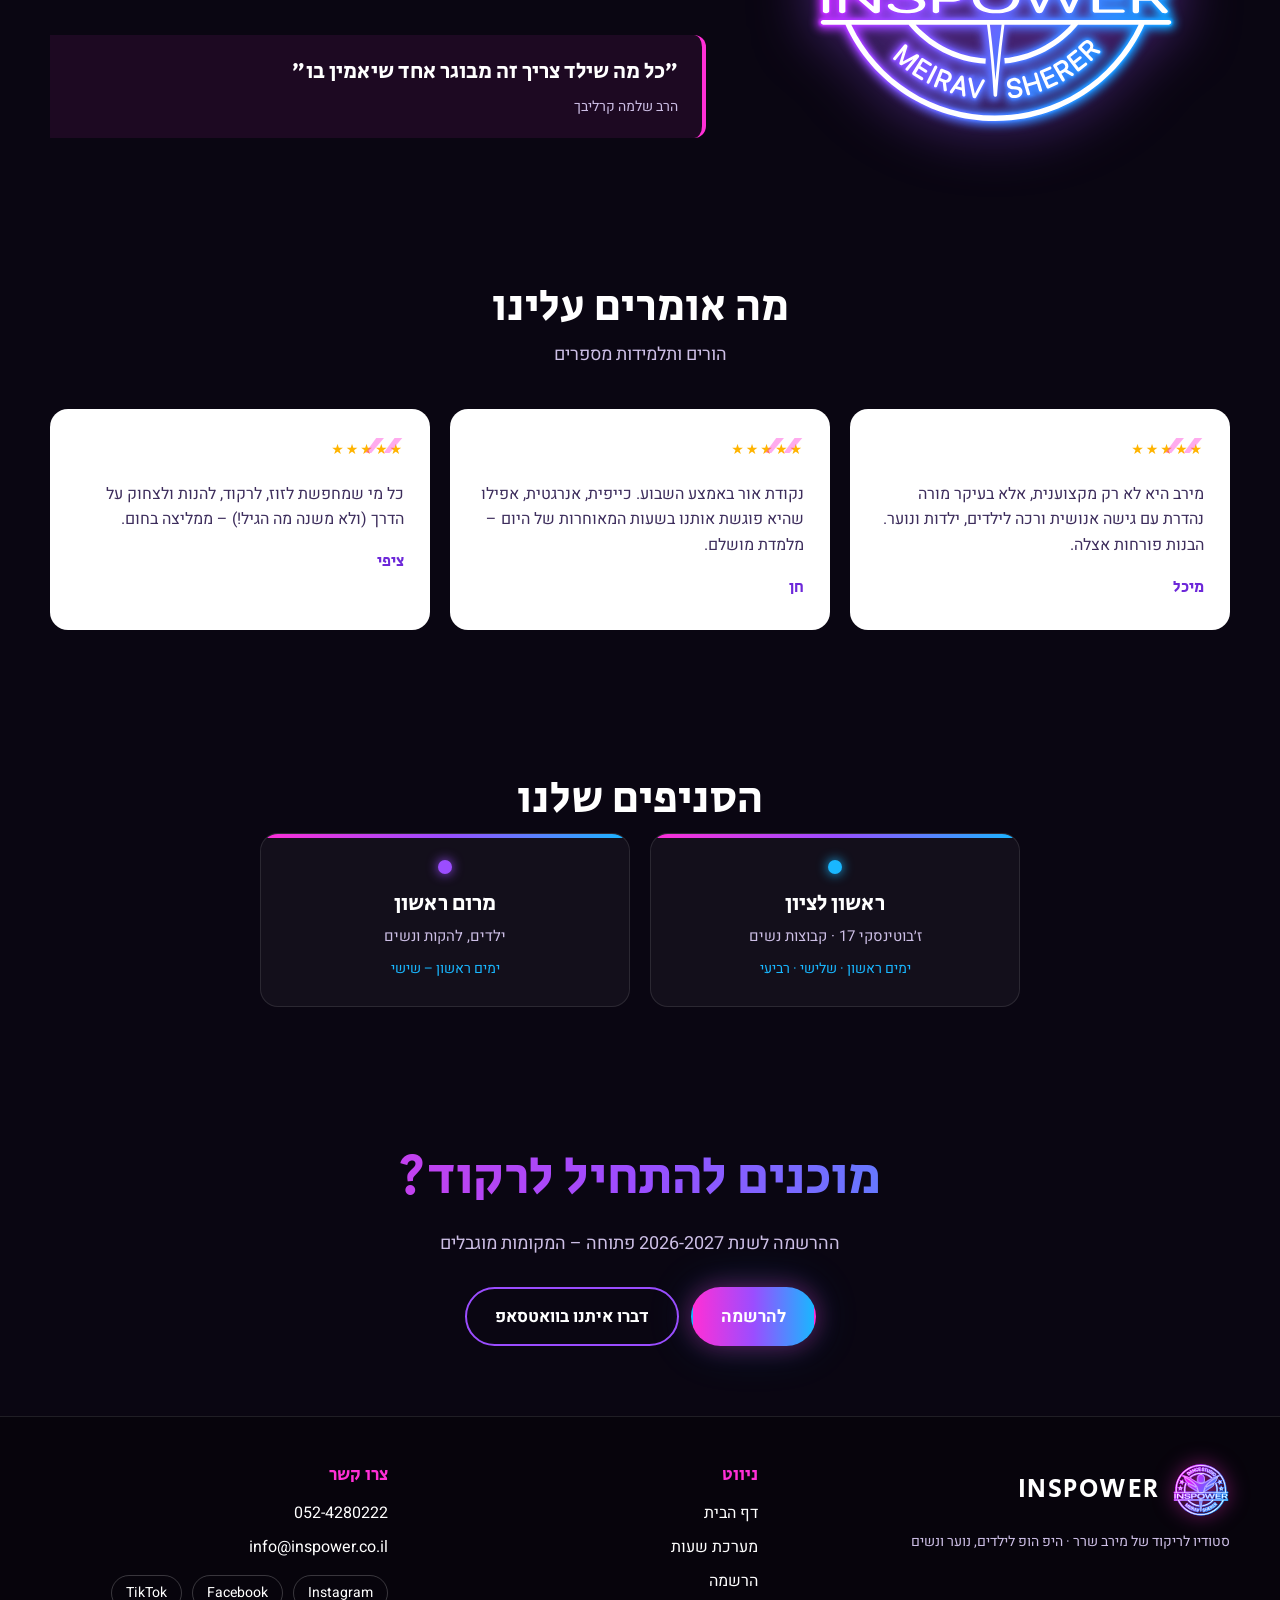
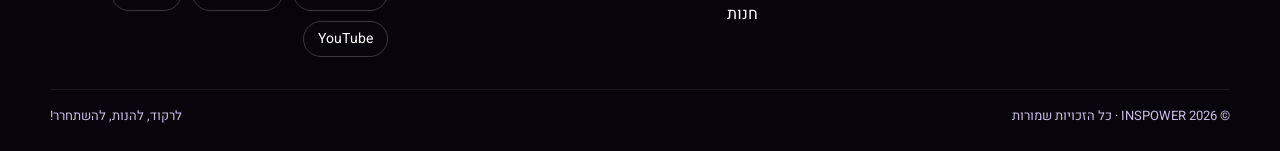
==== commit 8e63b3b7: "Replace hero with end-of-year show photo, dark full-bleed hero Swap assets/hero.jpg for the stage ph" ====
--- a/index.html
+++ b/index.html
@@ -17,8 +17,8 @@
   <meta property="og:description" content="INSPOWER – סטודיו היפ הופ של מירב שרר. שיעורים לילדים, נוער ונשים בראשון לציון. לרקוד, להנות, להשתחרר!">
   <meta property="og:url" content="https://inspower.co.il/">
   <meta property="og:image" content="https://inspower.co.il/assets/hero.jpg">
-  <meta property="og:image:width" content="1440">
-  <meta property="og:image:height" content="819">
+  <meta property="og:image:width" content="2000">
+  <meta property="og:image:height" content="1334">
   <meta name="twitter:card" content="summary_large_image">
   <meta name="twitter:title" content="INSPOWER – סטודיו לריקוד | מירב שרר">
   <meta name="twitter:description" content="INSPOWER – סטודיו היפ הופ של מירב שרר. שיעורים לילדים, נוער ונשים בראשון לציון. לרקוד, להנות, להשתחרר!">
@@ -85,16 +85,13 @@
       </p>
       <div class="hero__actions">
         <a class="btn btn--primary" href="https://inspower.co.il/sign/" target="_blank" rel="noopener">הרשמה לשנת 2026-2027</a>
-        <a class="btn btn--dark-ghost" href="schedule.html">למערכת השעות</a>
+        <a class="btn btn--ghost" href="schedule.html">למערכת השעות</a>
       </div>
       <div class="hero__stats">
         <div class="stat"><b>20+</b><span>שנות הוראה</span></div>
         <div class="stat"><b>2</b><span>סניפים</span></div>
         <div class="stat"><b>27</b><span>קבוצות בשבוע</span></div>
       </div>
-    </div>
-    <div class="hero__img-wrap">
-      <img class="hero__img" src="assets/hero.jpg" alt="מירב שרר">
     </div>
   </div>
 </section>
--- a/css/style.css
+++ b/css/style.css
@@ -55,8 +55,6 @@
 .btn--primary { background: var(--grad); color: #fff; box-shadow: var(--shadow-neon); }
 .btn--ghost { border-color: var(--purple); color: var(--white); }
 .btn--ghost:hover { background: rgba(155, 77, 255, .18); }
-.btn--dark-ghost { border-color: var(--purple-deep); color: var(--purple-deep); }
-.btn--dark-ghost:hover { background: rgba(109, 40, 217, .08); }
 
 /* ===== Header ===== */
 .header {
@@ -79,24 +77,25 @@
 .nav-toggle { display: none; background: none; border: 0; color: #fff; font-size: 28px; cursor: pointer; padding: 6px 10px; }
 
 /* ===== Hero ===== */
-.hero { background: #fff; color: var(--ink); position: relative; overflow: hidden; }
-.hero__inner {
-  display: grid; grid-template-columns: 1.05fr 1fr; align-items: center; min-height: 560px; gap: 24px;
-}
-.hero__content { padding: 56px 0; position: relative; z-index: 2; }
-.hero__kicker { font-weight: 700; letter-spacing: .12em; color: var(--purple-deep); font-size: 14px; margin-bottom: 12px; }
-.hero__title { font-size: clamp(42px, 6vw, 76px); line-height: 1.05; margin-bottom: 16px; }
-.hero__text { font-size: 20px; max-width: 520px; color: #3d2d5c; margin-bottom: 28px; }
+.hero {
+  position: relative; color: var(--white); overflow: hidden;
+  background: #07040d url("../assets/hero.jpg") center 35% / cover no-repeat;
+}
+.hero::before {
+  content: ""; position: absolute; inset: 0;
+  background:
+    linear-gradient(90deg, rgba(7, 4, 13, .9) 0%, rgba(7, 4, 13, .72) 36%, rgba(7, 4, 13, .18) 68%, rgba(7, 4, 13, .05) 100%),
+    linear-gradient(180deg, rgba(7, 4, 13, .35) 0%, transparent 30%, rgba(10, 6, 18, .95) 100%);
+}
+.hero__inner { position: relative; z-index: 1; display: grid; grid-template-columns: minmax(0, 640px) 1fr; min-height: 620px; align-items: center; }
+.hero__content { padding: 72px 0; }
+.hero__kicker { font-weight: 700; letter-spacing: .12em; color: var(--cyan); font-size: 14px; margin-bottom: 12px; }
+.hero__title { font-size: clamp(42px, 6vw, 80px); line-height: 1.05; margin-bottom: 16px; text-shadow: 0 4px 30px rgba(0, 0, 0, .6); }
+.hero__text { font-size: 20px; max-width: 520px; color: #e8dff8; margin-bottom: 28px; text-shadow: 0 2px 12px rgba(0, 0, 0, .6); }
 .hero__actions { display: flex; flex-wrap: wrap; gap: 12px; }
-.hero__img { height: 100%; min-height: 560px; object-fit: cover; object-position: left center; }
-.hero__img-wrap { position: relative; height: 100%; }
-.hero__img-wrap::after {
-  content: ""; position: absolute; inset: 0;
-  background: linear-gradient(90deg, #fff 0%, rgba(255,255,255,0) 35%);
-}
 .hero__stats { display: flex; gap: 28px; margin-top: 36px; flex-wrap: wrap; }
-.stat b { display: block; font-family: var(--font-display); font-size: 30px; color: var(--purple-deep); line-height: 1; }
-.stat span { font-size: 14px; color: #6b5a8e; }
+.stat b { display: block; font-family: var(--font-display); font-size: 30px; line-height: 1; background: var(--grad); -webkit-background-clip: text; background-clip: text; color: transparent; }
+.stat span { font-size: 14px; color: var(--muted); }
 
 /* ===== Marquee strip ===== */
 .strip { background: var(--grad); color: #fff; font-family: var(--font-display); font-size: 20px; padding: 12px 0; overflow: hidden; white-space: nowrap; }
@@ -242,11 +241,10 @@
   .nav-toggle { display: block; }
   .brand__sub { display: none; }
   .brand__logo { width: 46px; height: 46px; }
+  .hero { background-position: center 30%; }
+  .hero::before { background: linear-gradient(180deg, rgba(7, 4, 13, .55) 0%, rgba(7, 4, 13, .8) 45%, rgba(10, 6, 18, .97) 100%); }
   .hero__inner { grid-template-columns: 1fr; min-height: 0; }
-  .hero__content { padding: 36px 0 24px; order: 2; }
-  .hero__img-wrap { order: 1; margin-inline: -16px; }
-  .hero__img { min-height: 0; height: 62vw; object-position: left top; }
-  .hero__img-wrap::after { background: linear-gradient(180deg, transparent 60%, #fff 100%); }
+  .hero__content { padding: 220px 0 40px; }
   .grid--2, .grid--3, .grid--4 { grid-template-columns: 1fr; }
   .footer__grid { grid-template-columns: 1fr; }
   .section { padding: 48px 0; }
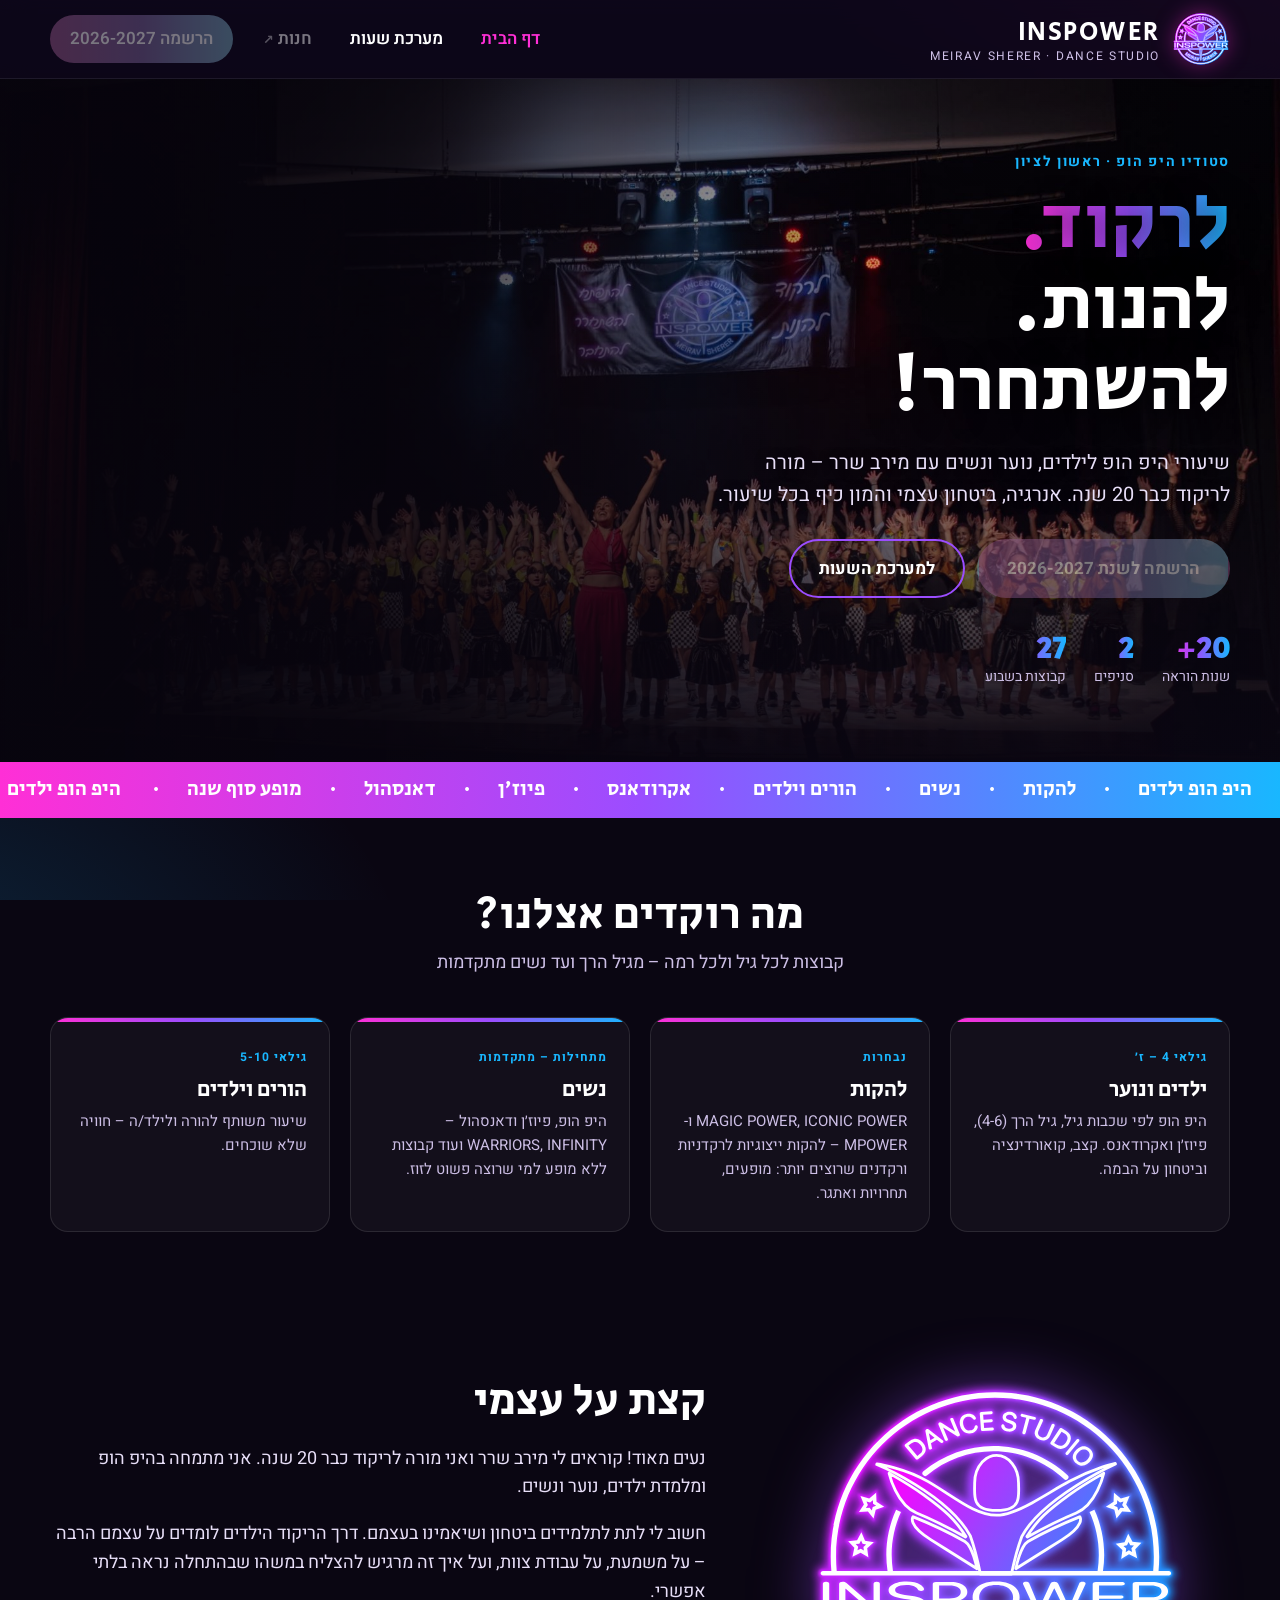
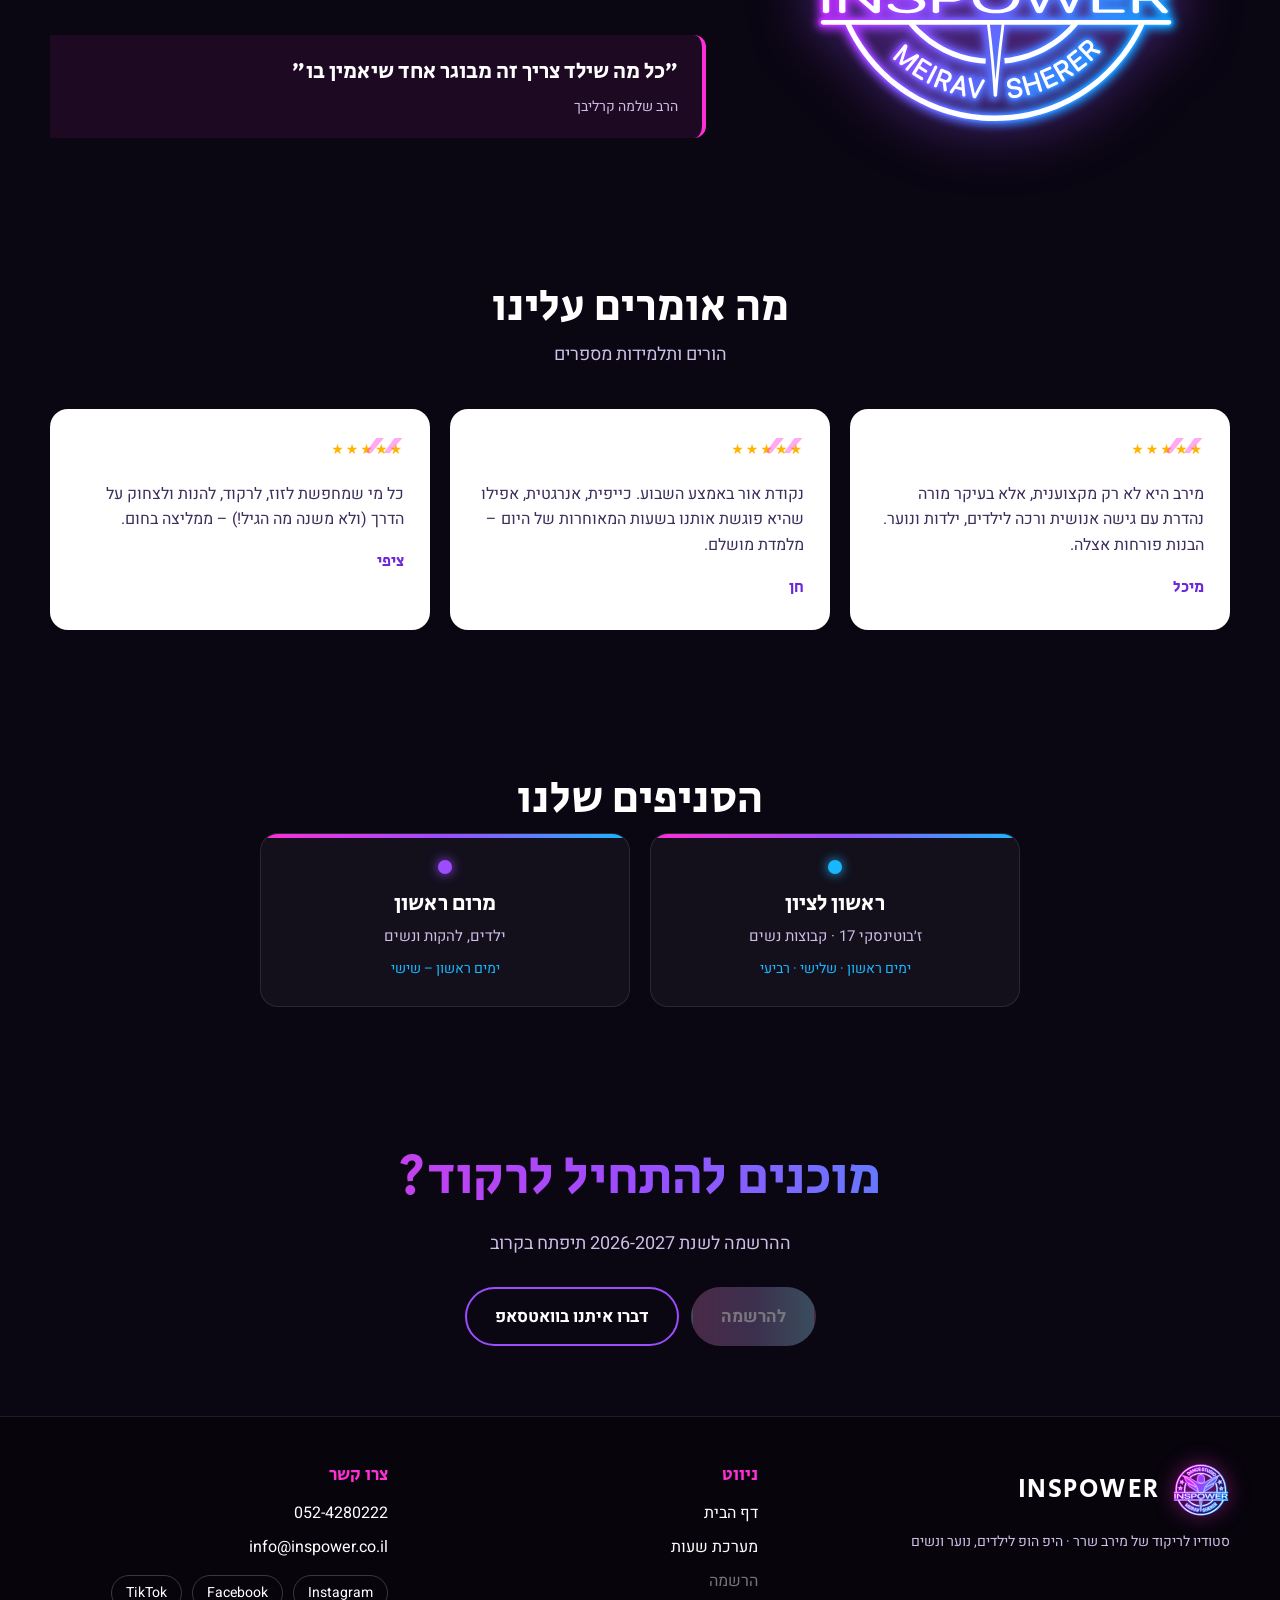
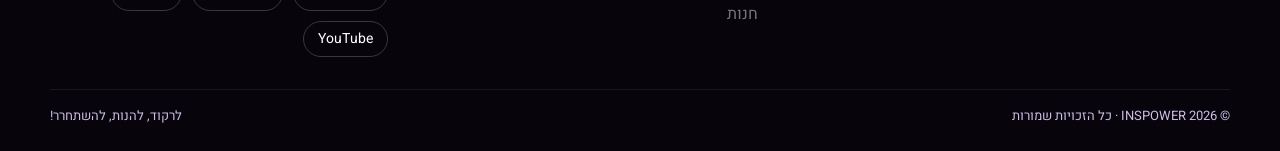
==== commit f00edfb8: "Disable registration and store links until the new URLs exist All הרשמה / חנות links (header, footer" ====
--- a/index.html
+++ b/index.html
@@ -68,8 +68,8 @@
     <nav class="nav">
       <a href="index.html" class="is-active">דף הבית</a>
       <a href="schedule.html">מערכת שעות</a>
-      <a href="https://inspower.co.il/conf/" class="ext" target="_blank" rel="noopener">חנות</a>
-      <a href="https://inspower.co.il/sign/" class="nav__cta" target="_blank" rel="noopener">הרשמה 2026-2027</a>
+      <a aria-disabled="true" tabindex="-1" href="https://inspower.co.il/conf/" class="is-disabled ext" target="_blank" rel="noopener">חנות</a>
+      <a aria-disabled="true" tabindex="-1" href="https://inspower.co.il/sign/" class="is-disabled nav__cta" target="_blank" rel="noopener">הרשמה 2026-2027</a>
     </nav>
   </div>
 </header>
@@ -84,7 +84,7 @@
         אנרגיה, ביטחון עצמי והמון כיף בכל שיעור.
       </p>
       <div class="hero__actions">
-        <a class="btn btn--primary" href="https://inspower.co.il/sign/" target="_blank" rel="noopener">הרשמה לשנת 2026-2027</a>
+        <a aria-disabled="true" tabindex="-1" class="is-disabled btn btn--primary" href="https://inspower.co.il/sign/" target="_blank" rel="noopener">הרשמה לשנת 2026-2027</a>
         <a class="btn btn--ghost" href="schedule.html">למערכת השעות</a>
       </div>
       <div class="hero__stats">
@@ -153,8 +153,8 @@
 <section class="cta-band">
   <div class="container">
     <h2 class="grad-text">מוכנים להתחיל לרקוד?</h2>
-    <p>ההרשמה לשנת 2026-2027 פתוחה – המקומות מוגבלים</p>
-    <a class="btn btn--primary" href="https://inspower.co.il/sign/" target="_blank" rel="noopener">להרשמה</a>
+    <p>ההרשמה לשנת 2026-2027 תיפתח בקרוב</p>
+    <a aria-disabled="true" tabindex="-1" class="is-disabled btn btn--primary" href="https://inspower.co.il/sign/" target="_blank" rel="noopener">להרשמה</a>
     &nbsp;
     <a class="btn btn--ghost" href="https://api.whatsapp.com/send?phone=%2B972524280222" target="_blank" rel="noopener">דברו איתנו בוואטסאפ</a>
   </div>
@@ -172,8 +172,8 @@
         <ul>
           <li><a href="index.html">דף הבית</a></li>
           <li><a href="schedule.html">מערכת שעות</a></li>
-          <li><a href="https://inspower.co.il/sign/" target="_blank" rel="noopener">הרשמה</a></li>
-          <li><a href="https://inspower.co.il/conf/" target="_blank" rel="noopener">חנות</a></li>
+          <li><a aria-disabled="true" tabindex="-1" class="is-disabled" href="https://inspower.co.il/sign/" target="_blank" rel="noopener">הרשמה</a></li>
+          <li><a aria-disabled="true" tabindex="-1" class="is-disabled" href="https://inspower.co.il/conf/" target="_blank" rel="noopener">חנות</a></li>
         </ul>
       </div>
       <div>
--- a/css/style.css
+++ b/css/style.css
@@ -56,6 +56,9 @@
 .btn--ghost { border-color: var(--purple); color: var(--white); }
 .btn--ghost:hover { background: rgba(155, 77, 255, .18); }
 
+/* Disabled links (registration / store closed). Remove .is-disabled to re-enable. */
+.is-disabled { pointer-events: none; cursor: default; opacity: .45; filter: grayscale(.7); box-shadow: none !important; }
+
 /* ===== Header ===== */
 .header {
   position: sticky; top: 0; z-index: 50;
